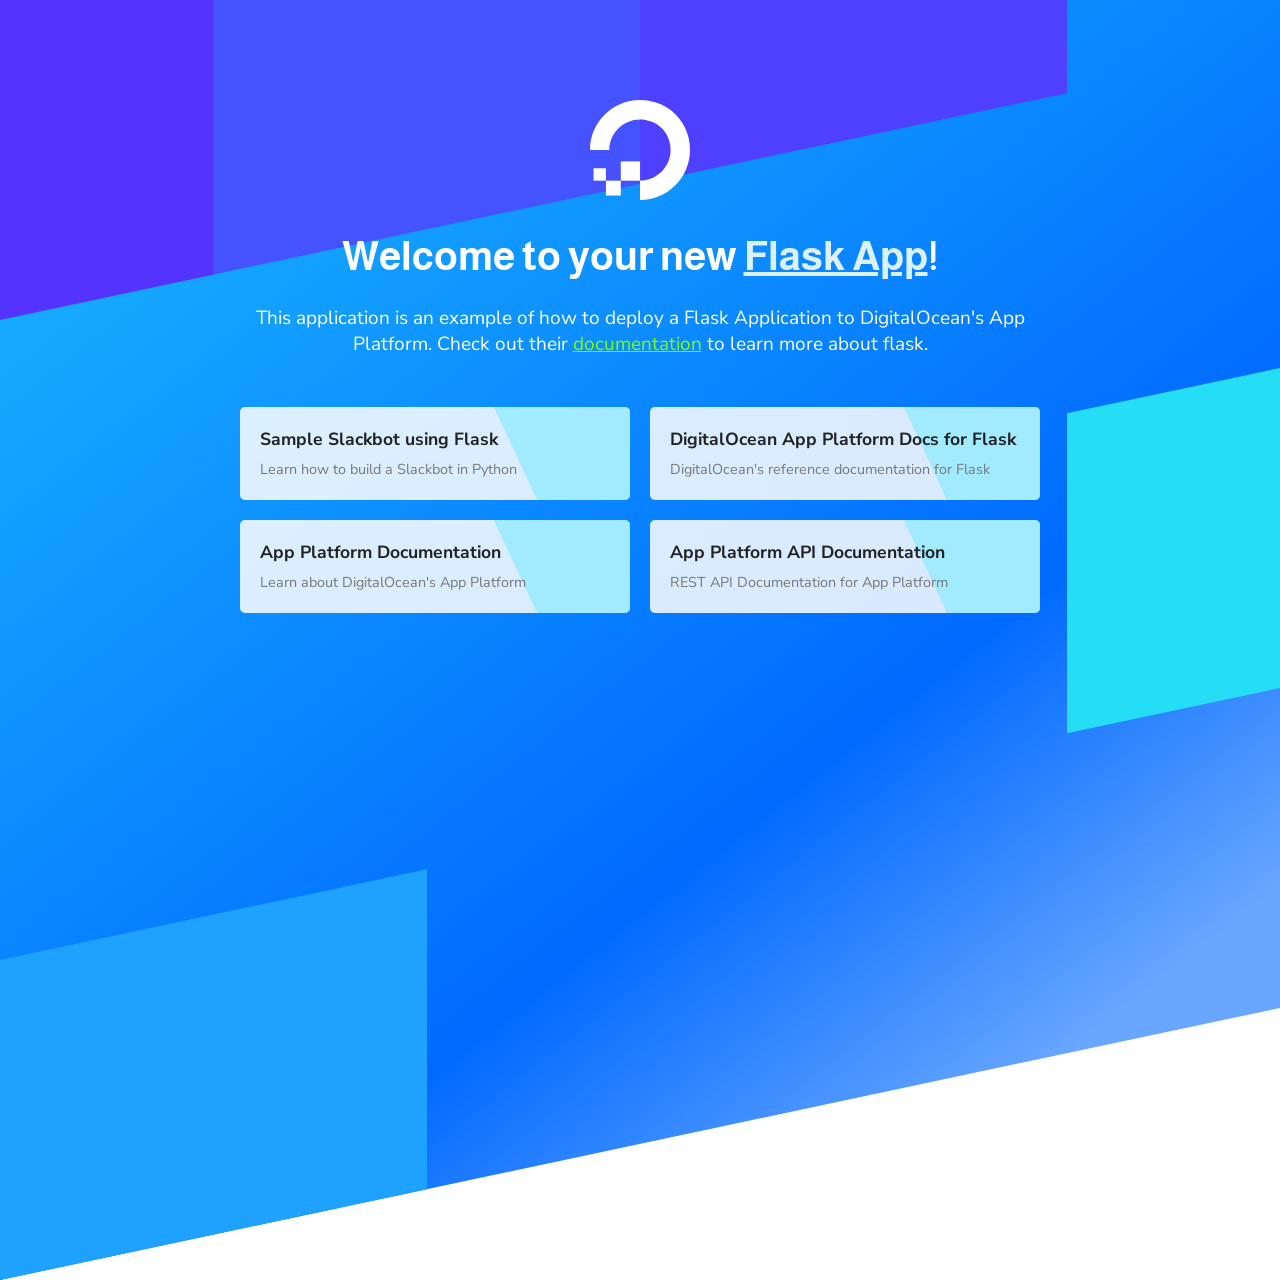
==== templates/index.html @ 476c7f60 "Initial commit" ====
<!DOCTYPE html>
<html lang="en">

<head>
  <meta charset="UTF-8" />
  <meta name="viewport" content="width=device-width, initial-scale=1.0" />
  <title>Your New Flask App</title>

  <link rel="stylesheet"
    href="https://fonts.googleapis.com/css2?family=Almarai:wght@800&amp;family=Nunito+Sans&amp;display=swap" />
</head>

<body>
  <div class="container">
    <div class="content">
      <img src="[data-uri]" alt="DigitalOcean Logo" width="100" />
      <h1>Welcome to your new <a href="https://flask.palletsprojects.com/en/1.1.x/">Flask App</a>!</h1>

      <p>
        This application is an example of how to deploy a Flask Application to DigitalOcean's App
        Platform. Check out their <a href="https://flask.palletsprojects.com/en/1.1.x/quickstart/">documentation</a> to
        learn more about flask.
      </p>

    </div>

    <div class="links">
      <a href="https://github.com/MasonEgger/python-slackbot-sampleapp" target="_blank"
        rel="noopener noreferrer"><strong>Sample Slackbot using Flask</strong>
        <span>Learn how to build a Slackbot in Python</span>
      </a>
      <a href="https://www.digitalocean.com/docs/app-platform/languages-frameworks/python/" target="_blank"
        rel="noopener noreferrer"><strong>DigitalOcean App Platform Docs for Flask</strong>
        <span>DigitalOcean's reference documentation for Flask</span>
      </a>
      <a href="https://www.digitalocean.com/docs/app-platform/" target="_blank" rel="noopener noreferrer"><strong>App
          Platform Documentation</strong><span>Learn about DigitalOcean's App Platform</span></a>
      <a href="https://www.digitalocean.com/docs/droplets/how-to/" target="_blank" rel="noopener noreferrer"><strong>App
          Platform API Documentation</strong>
        <span>REST API Documentation for App Platform</span>
      </a>
    </div>
  </div>

  <div id="stripes">
    <span></span>
    <span></span>
    <span></span>
    <span></span>
    <span></span>
  </div>

  <style>
    * {
      box-sizing: border-box;
    }

    body {
      margin: 0;
      padding: 50px;
      min-height: 100vh;
      position: relative;
      color: #fff;
      font-family: "Nunito Sans", sans-serif;
      font-size: 19px;
    }

    h1,
    h2,
    h3,
    h4,
    h5,
    h6 {
      font-family: "Almarai", sans-serif;
    }

    :root {
      --background: linear-gradient(150deg,
          #17acff 15%,
          #016aff 70%,
          #68a6ff 94%);
      --first: #53f;
      --second: #4553ff;
      --third: #4f40ff;
      --fourth: #25ddf5;
      --fifth: #1fa2ff;
    }

    #stripes {
      position: absolute;
      top: 0;
      left: 0;
      z-index: -1;
      width: 100%;
      height: 100vw;
      display: grid;
      background: var(--background);
      grid-template-columns: repeat(6, 1fr);
      grid-template-rows: repeat(4, 1fr);
      transform: skewY(-12deg);
      transform-origin: 0;
    }

    #stripes span {
      /* border: 1px solid #c00c00; */
    }

    #stripes span:first-child {
      grid-column: span 1;
      background: var(--first);
    }

    #stripes span:nth-child(2) {
      grid-column: span 2;
      background: var(--second);
    }

    #stripes span:nth-child(3) {
      grid-column: span 2;
      background: var(--third);
    }

    #stripes span:nth-child(4) {
      grid-column: 6;
      grid-row: 3;
      background: var(--fourth);
    }

    #stripes span:nth-child(5) {
      grid-column: span 2;
      grid-row: 4;
      background: var(--fifth);
    }

    .container {
      max-width: 800px;
      margin: 0 auto;
      padding: 50px 0;
    }

    .content {
      text-align: center;
    }

    h1 {
      font-size: 2.5rem;
    }

    h1 a {
      color: #dbf1f5;
    }

    h1 a:hover {
      color: #7decff;
    }

    p {
      margin-bottom: 50px;
    }
     p a {
      color:chartreuse;
    }
    
    li {
      text-align: left
    }

    code {
      display: inline-block;
      padding: 3px 6px;
      margin-left: 3px;
      margin-right: 3px;
      border-radius: 5px;
      font-size: 0.8rem;
      background: #1a2279;
      color: #dbf1f5;
    }

    .links {
      display: grid;
      grid-template-columns: 1fr 1fr;
      gap: 20px;
    }

    .links a {
      position: relative;
      display: block;
      background: rgba(255, 255, 255, 0.85);
      border-radius: 5px;
      padding: 20px;
      font-size: 1.1rem;
      text-decoration: none;
      color: #222;
      transition: 0.3s ease all;
      overflow: hidden;
    }

    .links a:before,
    .links a:after {
      font-size: 40px;
      display: block;
      position: absolute;
    }

    .links a:before {
      content: "";
      top: -80%;
      right: -150px;
      width: 250px;
      height: 250px;
      background: rgba(125, 236, 255, 0.6);
      pointer-events: none;
      transform: rotate(-25deg);
      transition: 0.4s cubic-bezier(0.34, 0.31, 0, 1.81) transform;
    }

    .links a:after {
      content: "👉";
      top: 0;
      bottom: 0;
      display: flex;
      align-items: center;
      right: 30px;
      transform: translateX(80px);
      transition: 0.3s cubic-bezier(0.34, 0.31, 0, 1.81) transform;
    }

    .links a:hover {
      background: rgba(255, 255, 255, 0.9);
      box-shadow: 5px 5px 0 rgba(0, 0, 0, 0.5);
    }

    .links a:hover:before {
      transform: rotate(-25deg) translateX(60px);
    }

    .links a:hover:after {
      transform: none;
    }

    .links a strong,
    .links a span {
      position: relative;
      z-index: 1;
    }

    .links a strong {
      font-weight: bold;
      display: block;
      margin-bottom: 5px;
    }

    .links a span {
      color: #787878;
      font-size: 0.9rem;
    }
  </style>
</body>

</html>
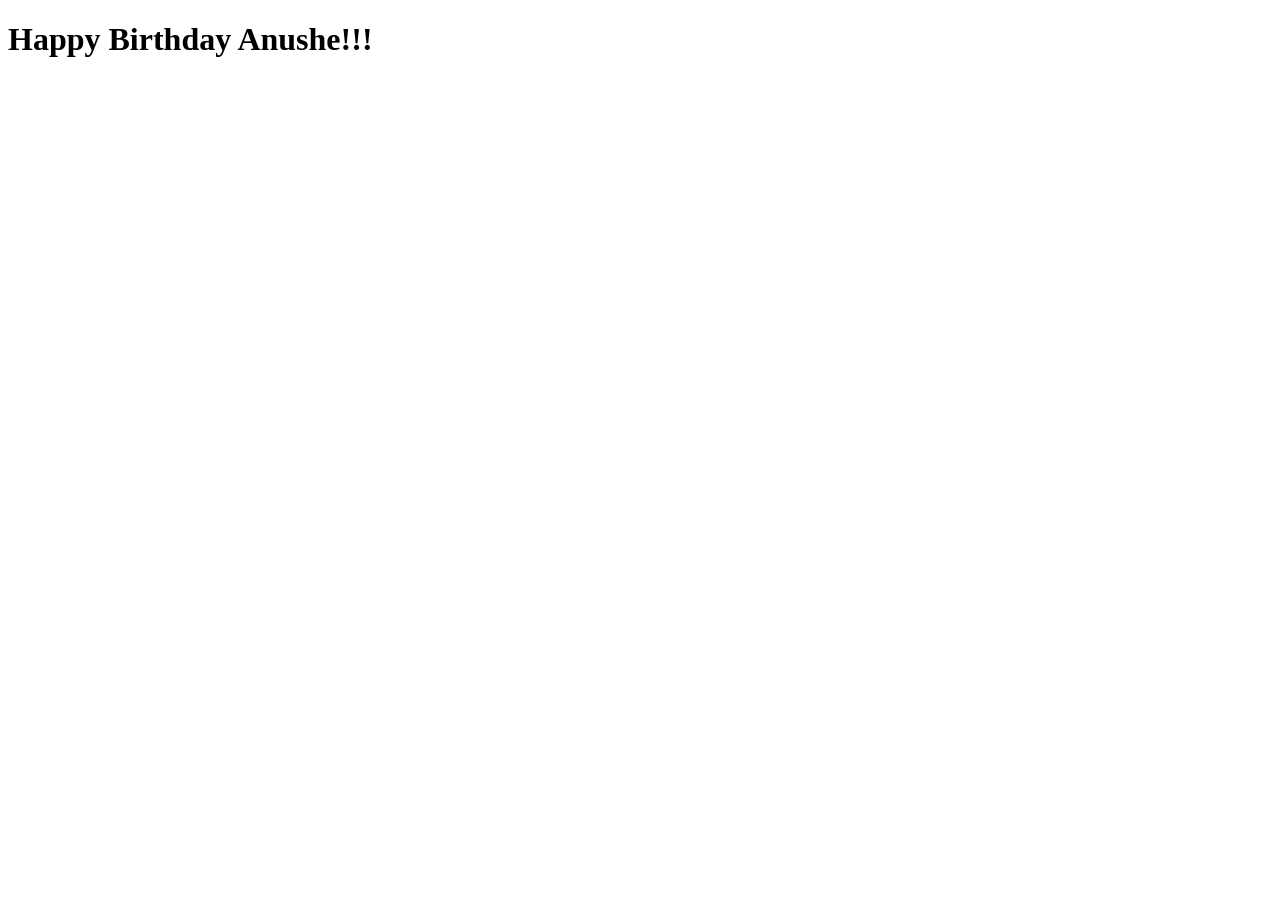
==== commit 81108833: "added baby-clue page and changed placeholder front page" ====
--- a/templates/index.html
+++ b/templates/index.html
@@ -4,257 +4,14 @@
 <head>
   <meta charset="UTF-8" />
   <meta name="viewport" content="width=device-width, initial-scale=1.0" />
-  <title>Your New Flask App</title>
+  <title>Anushe.org</title>
 
   <link rel="stylesheet"
     href="https://fonts.googleapis.com/css2?family=Almarai:wght@800&amp;family=Nunito+Sans&amp;display=swap" />
 </head>
 
 <body>
-  <div class="container">
-    <div class="content">
-      <img src="[data-uri]" alt="DigitalOcean Logo" width="100" />
-      <h1>Welcome to your new <a href="https://flask.palletsprojects.com/en/1.1.x/">Flask App</a>!</h1>
-
-      <p>
-        This application is an example of how to deploy a Flask Application to DigitalOcean's App
-        Platform. Check out their <a href="https://flask.palletsprojects.com/en/1.1.x/quickstart/">documentation</a> to
-        learn more about flask.
-      </p>
-
-    </div>
-
-    <div class="links">
-      <a href="https://github.com/MasonEgger/python-slackbot-sampleapp" target="_blank"
-        rel="noopener noreferrer"><strong>Sample Slackbot using Flask</strong>
-        <span>Learn how to build a Slackbot in Python</span>
-      </a>
-      <a href="https://www.digitalocean.com/docs/app-platform/languages-frameworks/python/" target="_blank"
-        rel="noopener noreferrer"><strong>DigitalOcean App Platform Docs for Flask</strong>
-        <span>DigitalOcean's reference documentation for Flask</span>
-      </a>
-      <a href="https://www.digitalocean.com/docs/app-platform/" target="_blank" rel="noopener noreferrer"><strong>App
-          Platform Documentation</strong><span>Learn about DigitalOcean's App Platform</span></a>
-      <a href="https://www.digitalocean.com/docs/droplets/how-to/" target="_blank" rel="noopener noreferrer"><strong>App
-          Platform API Documentation</strong>
-        <span>REST API Documentation for App Platform</span>
-      </a>
-    </div>
-  </div>
-
-  <div id="stripes">
-    <span></span>
-    <span></span>
-    <span></span>
-    <span></span>
-    <span></span>
-  </div>
-
-  <style>
-    * {
-      box-sizing: border-box;
-    }
-
-    body {
-      margin: 0;
-      padding: 50px;
-      min-height: 100vh;
-      position: relative;
-      color: #fff;
-      font-family: "Nunito Sans", sans-serif;
-      font-size: 19px;
-    }
-
-    h1,
-    h2,
-    h3,
-    h4,
-    h5,
-    h6 {
-      font-family: "Almarai", sans-serif;
-    }
-
-    :root {
-      --background: linear-gradient(150deg,
-          #17acff 15%,
-          #016aff 70%,
-          #68a6ff 94%);
-      --first: #53f;
-      --second: #4553ff;
-      --third: #4f40ff;
-      --fourth: #25ddf5;
-      --fifth: #1fa2ff;
-    }
-
-    #stripes {
-      position: absolute;
-      top: 0;
-      left: 0;
-      z-index: -1;
-      width: 100%;
-      height: 100vw;
-      display: grid;
-      background: var(--background);
-      grid-template-columns: repeat(6, 1fr);
-      grid-template-rows: repeat(4, 1fr);
-      transform: skewY(-12deg);
-      transform-origin: 0;
-    }
-
-    #stripes span {
-      /* border: 1px solid #c00c00; */
-    }
-
-    #stripes span:first-child {
-      grid-column: span 1;
-      background: var(--first);
-    }
-
-    #stripes span:nth-child(2) {
-      grid-column: span 2;
-      background: var(--second);
-    }
-
-    #stripes span:nth-child(3) {
-      grid-column: span 2;
-      background: var(--third);
-    }
-
-    #stripes span:nth-child(4) {
-      grid-column: 6;
-      grid-row: 3;
-      background: var(--fourth);
-    }
-
-    #stripes span:nth-child(5) {
-      grid-column: span 2;
-      grid-row: 4;
-      background: var(--fifth);
-    }
-
-    .container {
-      max-width: 800px;
-      margin: 0 auto;
-      padding: 50px 0;
-    }
-
-    .content {
-      text-align: center;
-    }
-
-    h1 {
-      font-size: 2.5rem;
-    }
-
-    h1 a {
-      color: #dbf1f5;
-    }
-
-    h1 a:hover {
-      color: #7decff;
-    }
-
-    p {
-      margin-bottom: 50px;
-    }
-     p a {
-      color:chartreuse;
-    }
-    
-    li {
-      text-align: left
-    }
-
-    code {
-      display: inline-block;
-      padding: 3px 6px;
-      margin-left: 3px;
-      margin-right: 3px;
-      border-radius: 5px;
-      font-size: 0.8rem;
-      background: #1a2279;
-      color: #dbf1f5;
-    }
-
-    .links {
-      display: grid;
-      grid-template-columns: 1fr 1fr;
-      gap: 20px;
-    }
-
-    .links a {
-      position: relative;
-      display: block;
-      background: rgba(255, 255, 255, 0.85);
-      border-radius: 5px;
-      padding: 20px;
-      font-size: 1.1rem;
-      text-decoration: none;
-      color: #222;
-      transition: 0.3s ease all;
-      overflow: hidden;
-    }
-
-    .links a:before,
-    .links a:after {
-      font-size: 40px;
-      display: block;
-      position: absolute;
-    }
-
-    .links a:before {
-      content: "";
-      top: -80%;
-      right: -150px;
-      width: 250px;
-      height: 250px;
-      background: rgba(125, 236, 255, 0.6);
-      pointer-events: none;
-      transform: rotate(-25deg);
-      transition: 0.4s cubic-bezier(0.34, 0.31, 0, 1.81) transform;
-    }
-
-    .links a:after {
-      content: "👉";
-      top: 0;
-      bottom: 0;
-      display: flex;
-      align-items: center;
-      right: 30px;
-      transform: translateX(80px);
-      transition: 0.3s cubic-bezier(0.34, 0.31, 0, 1.81) transform;
-    }
-
-    .links a:hover {
-      background: rgba(255, 255, 255, 0.9);
-      box-shadow: 5px 5px 0 rgba(0, 0, 0, 0.5);
-    }
-
-    .links a:hover:before {
-      transform: rotate(-25deg) translateX(60px);
-    }
-
-    .links a:hover:after {
-      transform: none;
-    }
-
-    .links a strong,
-    .links a span {
-      position: relative;
-      z-index: 1;
-    }
-
-    .links a strong {
-      font-weight: bold;
-      display: block;
-      margin-bottom: 5px;
-    }
-
-    .links a span {
-      color: #787878;
-      font-size: 0.9rem;
-    }
-  </style>
+  <h1>Happy Birthday Anushe!!!</h1>
 </body>
 
 </html>
